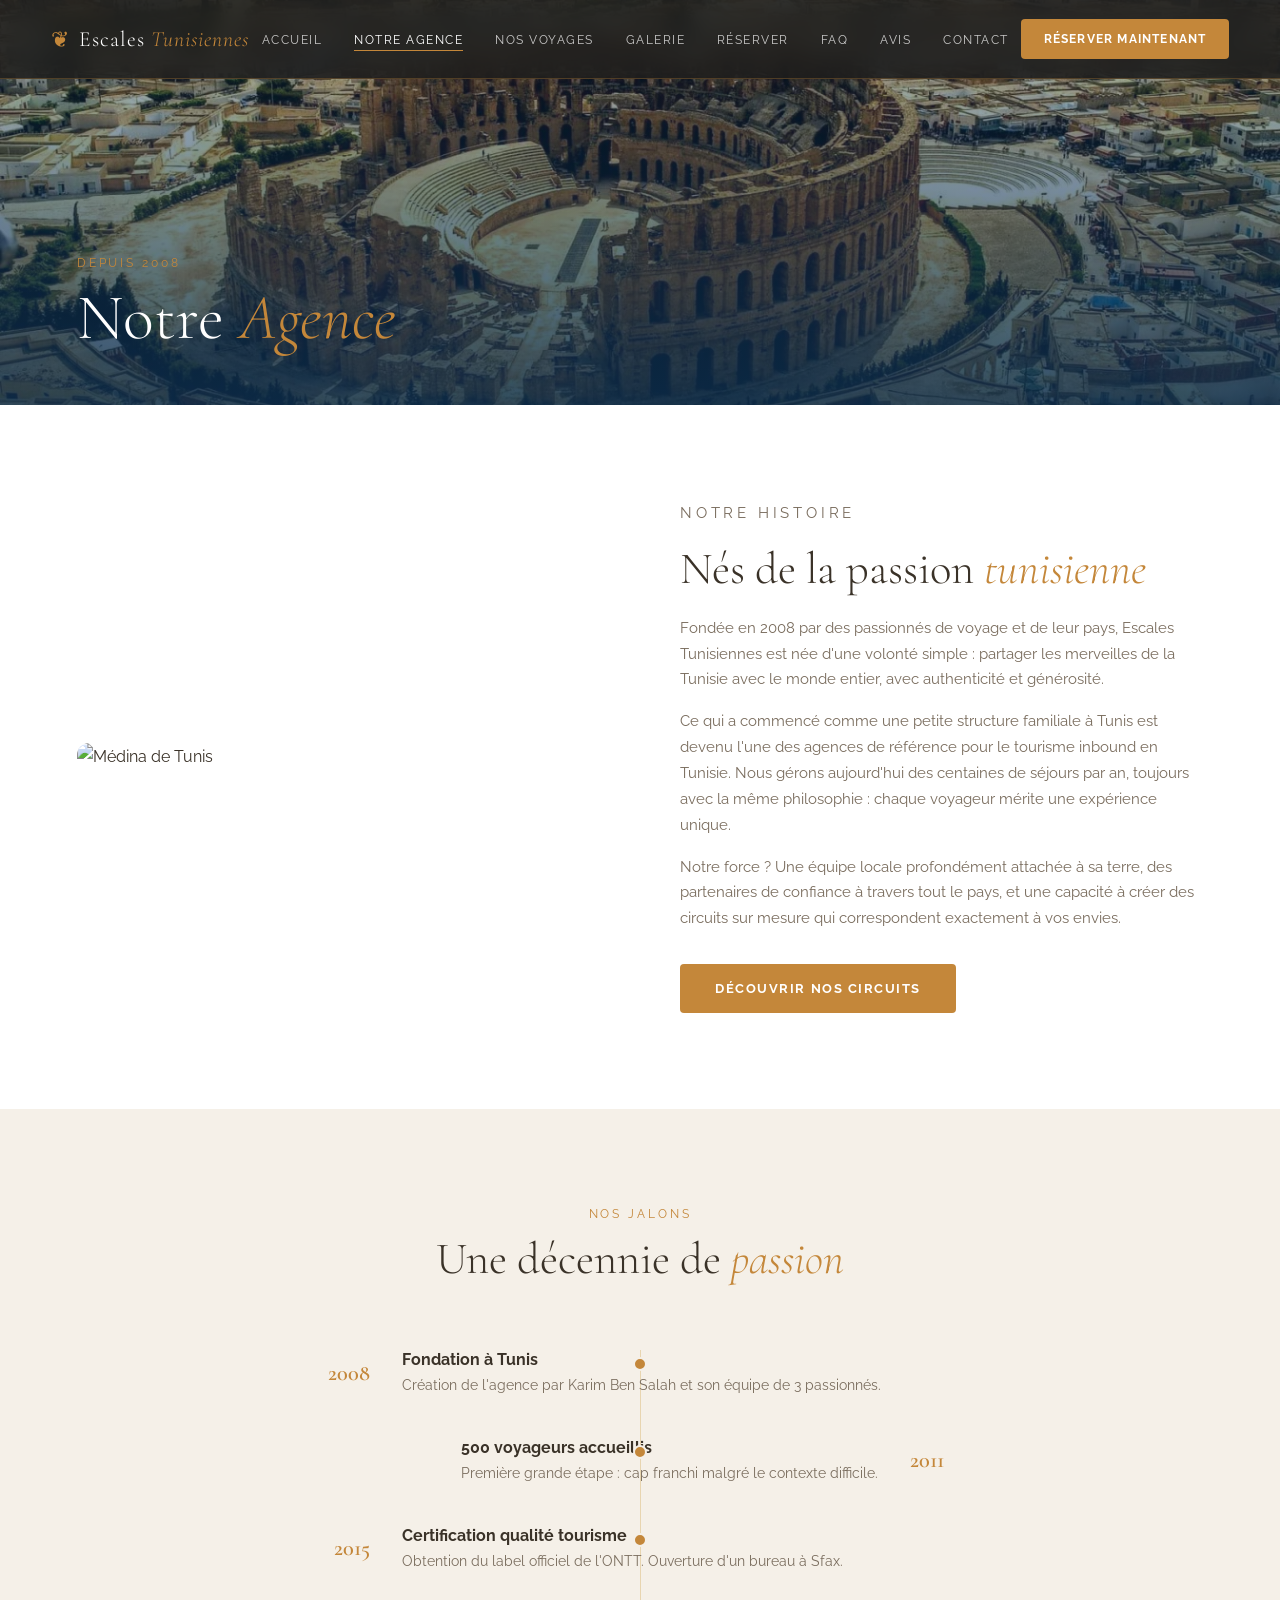
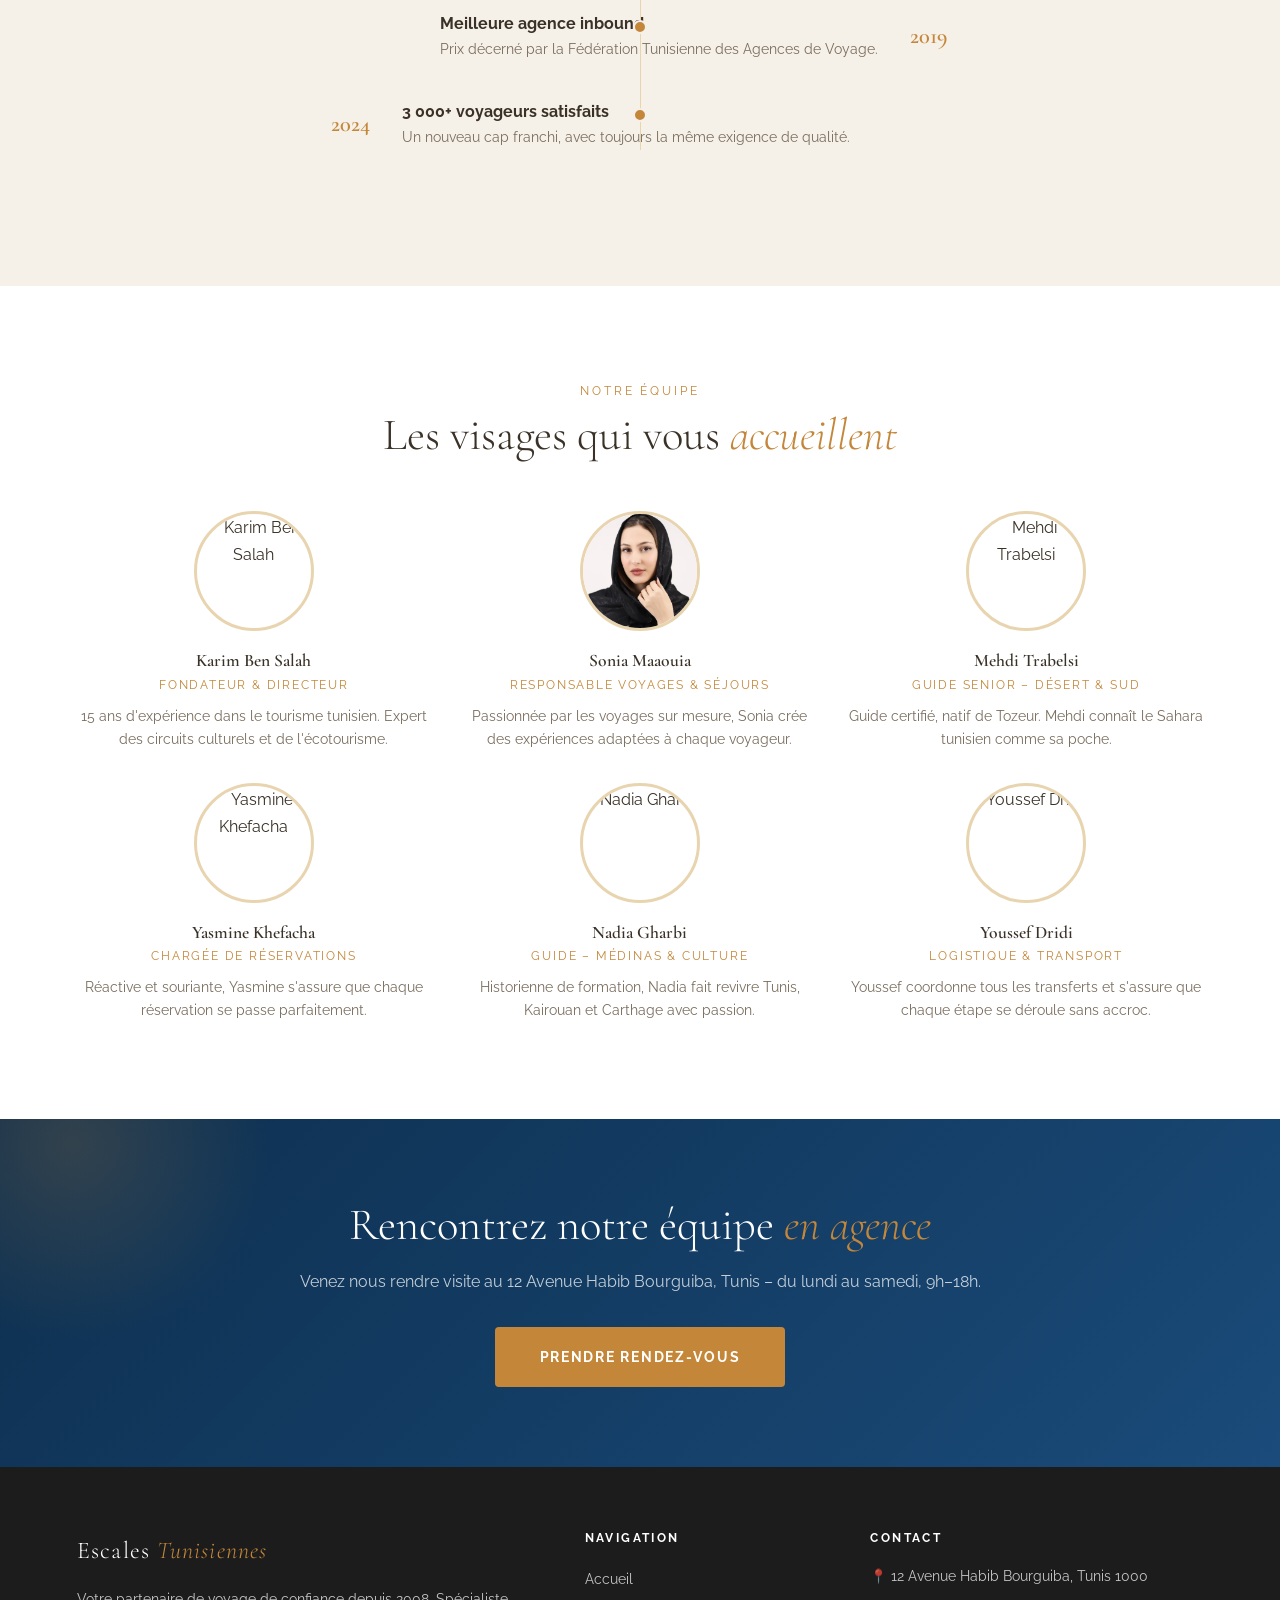
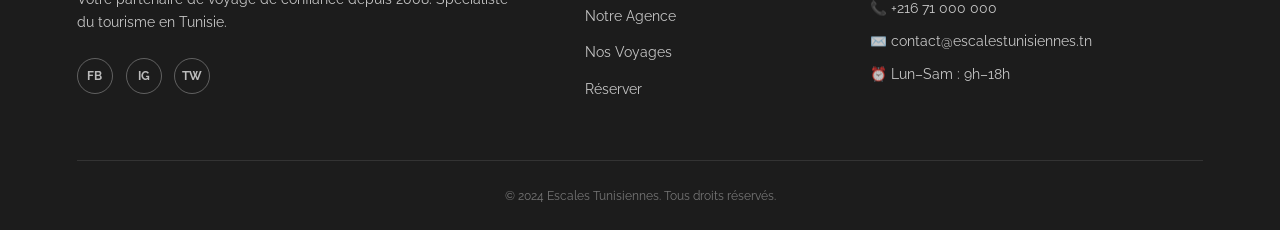
==== about.html @ ea6f3dd5 "project done" ====
<!DOCTYPE html>
<html lang="fr">
<head>
  <meta charset="UTF-8" />
  <meta name="viewport" content="width=device-width, initial-scale=1.0"/>
  <title>Notre Agence – Escales Tunisiennes</title>
  <link rel="stylesheet" href="style.css" />
  <link href="https://fonts.googleapis.com/css2?family=Cormorant+Garamond:ital,wght@0,300;0,400;0,600;1,300;1,400&family=Raleway:wght@300;400;500;700&display=swap" rel="stylesheet"/>
</head>
<body>

  <nav class="navbar">
    <div class="nav-logo">
      <span class="logo-arabic">&#x2766;</span>
      <span class="logo-text">Escales <em>Tunisiennes</em></span>
    </div>
    <ul class="nav-links">
      <li><a href="index.html">Accueil</a></li>
      <li><a href="about.html" class="active">Notre Agence</a></li>
      <li><a href="products.html">Nos Voyages</a></li>
      <li><a href="gallery.html">Galerie</a></li>
      <li><a href="order.html">Réserver</a></li>
      <li><a href="faq.html">FAQ</a></li>
      <li><a href="testimonials.html" >Avis</a></li>
      <li><a href="contact.html" >Contact</a></li>
    </ul>
    <a href="order.html" class="nav-cta">Réserver maintenant</a>
  </nav>

  <!-- PAGE HERO -->
  <div class="page-hero" style="background-image: url('src/fs9cuqwn1dnae8w67g74.webp')">
    <div class="page-hero-content">
      <span class="section-label">Depuis 2008</span>
      <h1>Notre <em>Agence</em></h1>
    </div>
  </div>

  <!-- NOTRE HISTOIRE -->
  <section class="about-intro">
    <img src="https://images.unsplash.com/photo-1553152531-b98a2fc8d3bf?w=700" alt="Médina de Tunis" />
    <div>
      <p class="section-label">Notre histoire</p>
      <h2>Nés de la passion <em>tunisienne</em></h2>
      <p>Fondée en 2008 par des passionnés de voyage et de leur pays, Escales Tunisiennes est née d'une volonté simple : partager les merveilles de la Tunisie avec le monde entier, avec authenticité et générosité.</p>
      <p>Ce qui a commencé comme une petite structure familiale à Tunis est devenu l'une des agences de référence pour le tourisme inbound en Tunisie. Nous gérons aujourd'hui des centaines de séjours par an, toujours avec la même philosophie : chaque voyageur mérite une expérience unique.</p>
      <p>Notre force ? Une équipe locale profondément attachée à sa terre, des partenaires de confiance à travers tout le pays, et une capacité à créer des circuits sur mesure qui correspondent exactement à vos envies.</p>
      <a href="products.html" class="btn-primary" style="margin-top:1rem">Découvrir nos circuits</a>
    </div>
  </section>

  <!-- TIMELINE -->
  <section class="timeline">
    <div class="timeline-title">
      <p class="section-label">Nos jalons</p>
      <h2>Une décennie de <em>passion</em></h2>
    </div>
    <div class="timeline-items">
      <div class="tl-item">
        <div class="tl-year">2008</div>
        <div class="tl-dot"></div>
        <div class="tl-text">
          <h4>Fondation à Tunis</h4>
          <p>Création de l'agence par Karim Ben Salah et son équipe de 3 passionnés.</p>
        </div>
      </div>
      <div class="tl-item">
        <div class="tl-year">2011</div>
        <div class="tl-dot"></div>
        <div class="tl-text">
          <h4>500 voyageurs accueillis</h4>
          <p>Première grande étape : cap franchi malgré le contexte difficile.</p>
        </div>
      </div>
      <div class="tl-item">
        <div class="tl-year">2015</div>
        <div class="tl-dot"></div>
        <div class="tl-text">
          <h4>Certification qualité tourisme</h4>
          <p>Obtention du label officiel de l'ONTT. Ouverture d'un bureau à Sfax.</p>
        </div>
      </div>
      <div class="tl-item">
        <div class="tl-year">2019</div>
        <div class="tl-dot"></div>
        <div class="tl-text">
          <h4>Meilleure agence inbound</h4>
          <p>Prix décerné par la Fédération Tunisienne des Agences de Voyage.</p>
        </div>
      </div>
      <div class="tl-item">
        <div class="tl-year">2024</div>
        <div class="tl-dot"></div>
        <div class="tl-text">
          <h4>3 000+ voyageurs satisfaits</h4>
          <p>Un nouveau cap franchi, avec toujours la même exigence de qualité.</p>
        </div>
      </div>
    </div>
  </section>

  <!-- NOTRE ÉQUIPE -->
  <section class="team-section">
    <div class="section-header">
      <p class="section-label">Notre équipe</p>
      <h2>Les visages qui vous <em>accueillent</em></h2>
    </div>
    <div class="team-grid">
      <div class="team-card">
        <div class="team-avatar">
          <img src="https://images.unsplash.com/photo-1507003211169-0a1dd7228f2d?w=200" alt="Karim Ben Salah" />
        </div>
        <h3>Karim Ben Salah</h3>
        <p class="team-role">Fondateur & Directeur</p>
        <p>15 ans d'expérience dans le tourisme tunisien. Expert des circuits culturels et de l'écotourisme.</p>
      </div>
      <div class="team-card">
        <div class="team-avatar">
          <img src="src/sonia.webp" alt="Sonia Maaouia" />
        </div>
        <h3>Sonia Maaouia</h3>
        <p class="team-role">Responsable Voyages & Séjours</p>
        <p>Passionnée par les voyages sur mesure, Sonia crée des expériences adaptées à chaque voyageur.</p>
      </div>
      <div class="team-card">
        <div class="team-avatar">
          <img src="https://images.unsplash.com/photo-1500648767791-00dcc994a43e?w=200" alt="Mehdi Trabelsi" />
        </div>
        <h3>Mehdi Trabelsi</h3>
        <p class="team-role">Guide Senior – Désert & Sud</p>
        <p>Guide certifié, natif de Tozeur. Mehdi connaît le Sahara tunisien comme sa poche.</p>
      </div>
      <div class="team-card">
        <div class="team-avatar">
          <img src="https://images.unsplash.com/photo-1573497019940-1c28c88b4f3e?w=200" alt="Yasmine Khefacha" />
        </div>
        <h3>Yasmine Khefacha</h3>
        <p class="team-role">Chargée de réservations</p>
        <p>Réactive et souriante, Yasmine s'assure que chaque réservation se passe parfaitement.</p>
      </div>
      <div class="team-card">
        <div class="team-avatar">
          <img src="https://images.unsplash.com/photo-1544005313-94ddf0286df2?w=200" alt="Nadia Gharbi" />
        </div>
        <h3>Nadia Gharbi</h3>
        <p class="team-role">Guide – Médinas & Culture</p>
        <p>Historienne de formation, Nadia fait revivre Tunis, Kairouan et Carthage avec passion.</p>
      </div>
      <div class="team-card">
        <div class="team-avatar">
          <img src="https://images.unsplash.com/photo-1472099645785-5658abf4ff4e?w=200" alt="Youssef Dridi" />
        </div>
        <h3>Youssef Dridi</h3>
        <p class="team-role">Logistique & Transport</p>
        <p>Youssef coordonne tous les transferts et s'assure que chaque étape se déroule sans accroc.</p>
      </div>
    </div>
  </section>

  <!-- CTA -->
  <section class="cta-banner">
    <div class="cta-content">
      <h2>Rencontrez notre équipe <em>en agence</em></h2>
      <p>Venez nous rendre visite au 12 Avenue Habib Bourguiba, Tunis – du lundi au samedi, 9h–18h.</p>
      <a href="order.html" class="btn-primary btn-large">Prendre rendez-vous</a>
    </div>
  </section>

  <footer id="contact" class="footer">
    <div class="footer-grid">
      <div class="footer-brand">
        <span class="logo-text">Escales <em>Tunisiennes</em></span>
        <p>Votre partenaire de voyage de confiance depuis 2008. Spécialiste du tourisme en Tunisie.</p>
        <div class="social-links"><a href="#">FB</a><a href="#">IG</a><a href="#">TW</a></div>
      </div>
      <div class="footer-nav">
        <h4>Navigation</h4>
        <ul>
          <li><a href="index.html">Accueil</a></li>
          <li><a href="about.html">Notre Agence</a></li>
          <li><a href="products.html">Nos Voyages</a></li>
          <li><a href="order.html">Réserver</a></li>
        </ul>
      </div>
      <div class="footer-contact">
        <h4>Contact</h4>
        <p>📍 12 Avenue Habib Bourguiba, Tunis 1000</p>
        <p>📞 +216 71 000 000</p>
        <p>✉️ contact@escalestunisiennes.tn</p>
        <p>⏰ Lun–Sam : 9h–18h</p>
      </div>
    </div>
    <div class="footer-bottom"><p>© 2024 Escales Tunisiennes. Tous droits réservés.</p></div>
  </footer>

</body>
</html>
---- style.css ----
/* ============================================================
   ESCALES TUNISIENNES – Style global
   Esthétique : Méditerranéen luxueux – crème, ocre, bleu saphir
   ============================================================ */

:root {
  --cream:    #F5F0E8;
  --sand:     #E8D5B0;
  --ocre:     #C4873A;
  --ocre-dark:#9E6828;
  --sapphire: #1A4B7A;
  --sapphire-dark: #0D2F4F;
  --olive:    #5C6B3A;
  --dark:     #1C1C1C;
  --white:    #FFFFFF;
  --text:     #3A3228;
  --text-light:#7A6D5E;
  --shadow:   0 8px 40px rgba(28,28,28,0.12);
  --shadow-sm:0 4px 20px rgba(28,28,28,0.08);
  --radius:   4px;
  --radius-lg:12px;
  --font-display: 'Cormorant Garamond', Georgia, serif;
  --font-body:    'Raleway', sans-serif;
  --transition:   0.3s ease;
}

*, *::before, *::after { box-sizing: border-box; margin:0; padding:0; }

html { scroll-behavior: smooth; }

body {
  font-family: var(--font-body);
  color: var(--text);
  background: var(--cream);
  line-height: 1.7;
  overflow-x: hidden;
}

img { max-width:100%; display:block; }
a { text-decoration: none; color: inherit; }
ul { list-style: none; }

/* ── TYPOGRAPHY ── */
h1, h2, h3, h4 { font-family: var(--font-display); line-height: 1.2; }
h1 { font-size: clamp(2.4rem, 5vw, 4.2rem); font-weight: 300; }
h2 { font-size: clamp(1.8rem, 3.5vw, 3rem); font-weight: 300; }
h3 { font-size: 1.4rem; font-weight: 600; }
em { font-style: italic; color: var(--ocre); }

.section-label {
  font-family: var(--font-body);
  font-size: 0.72rem;
  letter-spacing: 0.25em;
  text-transform: uppercase;
  color: var(--ocre);
  margin-bottom: 0.5rem;
}

/* ── BUTTONS ── */
.btn-primary {
  display: inline-block;
  background: var(--ocre);
  color: var(--white);
  padding: 0.85rem 2.2rem;
  font-family: var(--font-body);
  font-size: 0.8rem;
  font-weight: 700;
  letter-spacing: 0.12em;
  text-transform: uppercase;
  border-radius: var(--radius);
  transition: background var(--transition), transform var(--transition);
}
.btn-primary:hover { background: var(--ocre-dark); transform: translateY(-2px); }
.btn-primary.btn-large { padding: 1.1rem 2.8rem; font-size: 0.9rem; }

.btn-ghost {
  display: inline-block;
  color: var(--white);
  border: 1px solid rgba(255,255,255,0.6);
  padding: 0.85rem 2.2rem;
  font-size: 0.8rem;
  font-weight: 500;
  letter-spacing: 0.1em;
  text-transform: uppercase;
  border-radius: var(--radius);
  transition: all var(--transition);
}
.btn-ghost:hover { background: rgba(255,255,255,0.15); }

.btn-outline {
  display: inline-block;
  border: 1.5px solid var(--ocre);
  color: var(--ocre);
  padding: 0.75rem 1.8rem;
  font-size: 0.78rem;
  font-weight: 700;
  letter-spacing: 0.1em;
  text-transform: uppercase;
  border-radius: var(--radius);
  transition: all var(--transition);
}
.btn-outline:hover { background: var(--ocre); color: var(--white); }

/* ── NAVBAR ── */
.navbar {
  position: fixed;
  top: 0; left: 0; right: 0;
  z-index: 100;
  display: flex;
  align-items: center;
  justify-content: space-between;
  padding: 1.2rem 4%;
  background: rgba(28,28,28,0.85);
  backdrop-filter: blur(12px);
  border-bottom: 1px solid rgba(196,135,58,0.3);
}

.nav-logo {
  display: flex;
  align-items: center;
  gap: 0.6rem;
}
.logo-arabic { color: var(--ocre); font-size: 1.4rem; }
.logo-text {
  font-family: var(--font-display);
  font-size: 1.35rem;
  font-weight: 300;
  color: var(--white);
  letter-spacing: 0.05em;
}
.logo-text em { color: var(--ocre); }

.nav-links {
  display: flex;
  gap: 2rem;
}
.nav-links a {
  color: rgba(255,255,255,0.75);
  font-size: 0.78rem;
  letter-spacing: 0.12em;
  text-transform: uppercase;
  transition: color var(--transition);
  position: relative;
}
.nav-links a::after {
  content:'';
  position:absolute;
  bottom:-4px; left:0; right:100%;
  height:1px;
  background: var(--ocre);
  transition: right var(--transition);
}
.nav-links a:hover, .nav-links a.active { color: var(--white); }
.nav-links a:hover::after, .nav-links a.active::after { right:0; }

.nav-cta {
  background: var(--ocre);
  color: var(--white);
  padding: 0.6rem 1.4rem;
  font-size: 0.75rem;
  font-weight: 700;
  letter-spacing: 0.1em;
  text-transform: uppercase;
  border-radius: var(--radius);
  transition: background var(--transition);
}
.nav-cta:hover { background: var(--ocre-dark); }

/* ── HERO ── */
.hero {
  position: relative;
  min-height: 100vh;
  display: flex;
  align-items: center;
  background: url('src/fs9cuqwn1dnae8w67g74.webp') center/cover no-repeat;
  overflow: hidden;
}
.hero-overlay {
  position: absolute;
  inset: 0;
  background: linear-gradient(135deg, rgba(13,47,79,0.75) 0%, rgba(28,28,28,0.55) 60%, rgba(196,135,58,0.2) 100%);
}
.hero-content {
  position: relative;
  z-index: 2;
  max-width: 720px;
  padding: 0 6%;
  animation: fadeUp 1s ease forwards;
}
.hero-tagline {
  font-size: 0.75rem;
  letter-spacing: 0.3em;
  text-transform: uppercase;
  color: var(--sand);
  margin-bottom: 1rem;
}
.hero-title {
  color: var(--white);
  margin-bottom: 1.2rem;
}
.hero-sub {
  color: rgba(255,255,255,0.8);
  font-size: 1rem;
  max-width: 500px;
  margin-bottom: 2.5rem;
}
.hero-actions { display: flex; gap: 1rem; flex-wrap: wrap; }

.hero-scroll {
  position: absolute;
  bottom: 2.5rem;
  right: 4%;
  display: flex;
  flex-direction: column;
  align-items: center;
  gap: 0.5rem;
  color: rgba(255,255,255,0.6);
  font-size: 0.65rem;
  letter-spacing: 0.2em;
  text-transform: uppercase;
}
.scroll-line {
  width: 1px;
  height: 50px;
  background: linear-gradient(to bottom, rgba(255,255,255,0.6), transparent);
  animation: scrollPulse 2s ease-in-out infinite;
}

/* ── STATS BAR ── */
.stats-bar {
  display: flex;
  justify-content: center;
  align-items: center;
  gap: 0;
  background: var(--sapphire-dark);
  padding: 1.8rem 4%;
}
.stat { text-align: center; padding: 0 3rem; }
.stat-num {
  display: block;
  font-family: var(--font-display);
  font-size: 2.2rem;
  font-weight: 300;
  color: var(--sand);
  line-height: 1;
}
.stat-label {
  display: block;
  font-size: 0.7rem;
  letter-spacing: 0.15em;
  text-transform: uppercase;
  color: rgba(255,255,255,0.55);
  margin-top: 0.3rem;
}
.stat-divider { width: 1px; height: 40px; background: rgba(255,255,255,0.15); }

/* ── SECTION GENERIC ── */
.section { padding: 6rem 6%; }
.section-header {
  text-align: center;
  margin-bottom: 3.5rem;
}
.section-header h2 { margin-top: 0.3rem; }

/* ── DESTINATIONS ── */
.dest-grid {
  display: grid;
  grid-template-columns: 1.5fr 1fr 1fr;
  gap: 1.5rem;
}
.dest-card {
  position: relative;
  overflow: hidden;
  border-radius: var(--radius-lg);
  cursor: pointer;
}
.dest-large { grid-row: span 2; }
.dest-img {
  width: 100%;
  height: 100%;
  min-height: 240px;
  background-size: cover;
  background-position: center;
  transition: transform 0.6s ease;
}
.dest-large .dest-img { min-height: 500px; }
.dest-card:hover .dest-img { transform: scale(1.05); }
.dest-info {
  position: absolute;
  bottom: 0; left: 0; right: 0;
  padding: 1.5rem;
  background: linear-gradient(to top, rgba(13,47,79,0.9), transparent);
  color: var(--white);
}
.dest-info h3 { font-size: 1.4rem; margin-bottom: 0.2rem; }
.dest-info p { font-size: 0.82rem; color: rgba(255,255,255,0.75); margin-bottom: 0.8rem; }
.dest-link {
  font-size: 0.75rem;
  font-weight: 700;
  letter-spacing: 0.12em;
  color: var(--sand);
  text-transform: uppercase;
}

/* ── WHY US ── */
.why-us {
  display: grid;
  grid-template-columns: 1fr 1fr;
  gap: 5rem;
  align-items: center;
  background: var(--white);
}
.why-desc { color: var(--text-light); margin: 1.2rem 0 1.8rem; max-width: 480px; }
.why-list { margin-bottom: 2rem; }
.why-list li {
  display: flex;
  align-items: center;
  gap: 0.8rem;
  padding: 0.5rem 0;
  font-size: 0.9rem;
  border-bottom: 1px solid var(--sand);
}
.why-icon { color: var(--ocre); font-size: 0.9rem; }

.why-img-wrap { position: relative; display: inline-block; }
.why-img-wrap img { border-radius: var(--radius-lg); width: 100%; max-height: 480px; object-fit: cover; }
.why-badge {
  position: absolute;
  bottom: -1.5rem;
  left: -1.5rem;
  background: var(--ocre);
  color: var(--white);
  padding: 1.2rem 1.5rem;
  border-radius: var(--radius-lg);
  text-align: center;
  box-shadow: var(--shadow);
}
.badge-num { display: block; font-family: var(--font-display); font-size: 2.8rem; font-weight: 300; line-height: 1; }
.badge-txt { display: block; font-size: 0.65rem; letter-spacing: 0.15em; text-transform: uppercase; }

/* ── PACKAGES ── */
.packages { background: var(--cream); }
.pkg-grid {
  display: grid;
  grid-template-columns: repeat(3, 1fr);
  gap: 2rem;
}
.pkg-card {
  background: var(--white);
  border: 1px solid var(--sand);
  border-radius: var(--radius-lg);
  padding: 2.5rem 2rem;
  text-align: center;
  transition: transform var(--transition), box-shadow var(--transition);
  position: relative;
}
.pkg-card:hover { transform: translateY(-6px); box-shadow: var(--shadow); }
.pkg-featured {
  background: var(--sapphire-dark);
  border-color: var(--sapphire);
  color: var(--white);
}
.pkg-featured h3, .pkg-featured p { color: var(--white); }
.pkg-featured p { color: rgba(255,255,255,0.75); }
.pkg-badge-top {
  position: absolute;
  top: -0.75rem;
  left: 50%;
  transform: translateX(-50%);
  background: var(--ocre);
  color: var(--white);
  font-size: 0.65rem;
  font-weight: 700;
  letter-spacing: 0.15em;
  text-transform: uppercase;
  padding: 0.3rem 1rem;
  border-radius: 20px;
}
.pkg-icon { font-size: 2.5rem; margin-bottom: 1rem; }
.pkg-card h3 { margin-bottom: 0.5rem; }
.pkg-card p { font-size: 0.88rem; color: var(--text-light); margin-bottom: 1.2rem; }
.pkg-price {
  display: block;
  font-family: var(--font-display);
  font-size: 1.5rem;
  font-weight: 600;
  color: var(--ocre);
  margin-bottom: 1.5rem;
}
.pkg-featured .pkg-price { color: var(--sand); }

/* ── TESTIMONIALS ── */
.testimonials { background: var(--white); }
.testi-grid { display: grid; grid-template-columns: repeat(3,1fr); gap: 2rem; }
.testi-card {
  background: var(--cream);
  border-radius: var(--radius-lg);
  padding: 2rem;
  border-left: 3px solid transparent;
  transition: border-color var(--transition);
}
.testi-card:hover { border-left-color: var(--ocre); }
.testi-highlight { background: var(--sapphire-dark); color: var(--white); border-left-color: var(--ocre); }
.testi-highlight p { color: rgba(255,255,255,0.85); }
.testi-stars { color: var(--ocre); font-size: 0.9rem; margin-bottom: 0.8rem; }
.testi-card p { font-size: 0.9rem; font-style: italic; margin-bottom: 1.2rem; line-height: 1.7; }
.testi-author { display: flex; align-items: center; gap: 0.8rem; }
.testi-avatar {
  width: 40px; height: 40px;
  background: var(--ocre);
  color: var(--white);
  border-radius: 50%;
  display: flex; align-items: center; justify-content: center;
  font-weight: 700;
  font-size: 1rem;
}
.testi-author strong { font-size: 0.88rem; }
.testi-author small { font-size: 0.75rem; color: var(--text-light); }
.testi-highlight .testi-author small { color: rgba(255,255,255,0.6); }

/* ── CTA BANNER ── */
.cta-banner {
  background: linear-gradient(135deg, var(--sapphire-dark), var(--sapphire));
  padding: 5rem 6%;
  text-align: center;
  position: relative;
  overflow: hidden;
}
.cta-banner::before {
  content: '';
  position: absolute;
  top: -50%; left: -10%;
  width: 400px; height: 400px;
  background: radial-gradient(circle, rgba(196,135,58,0.2) 0%, transparent 70%);
  border-radius: 50%;
}
.cta-content { position: relative; z-index: 1; }
.cta-banner h2 { color: var(--white); font-size: clamp(1.8rem,3.5vw,2.8rem); margin-bottom: 1rem; }
.cta-banner p { color: rgba(255,255,255,0.75); margin-bottom: 2rem; }

/* ── FOOTER ── */
.footer { background: var(--dark); color: rgba(255,255,255,0.75); padding: 4rem 6% 0; }
.footer-grid { display: grid; grid-template-columns: 2fr 1fr 1.5fr; gap: 4rem; padding-bottom: 3rem; border-bottom: 1px solid rgba(255,255,255,0.1); }
.footer-brand .logo-text { font-size: 1.5rem; display: block; margin-bottom: 1rem; color: var(--white); }
.footer-brand p { font-size: 0.85rem; line-height: 1.7; margin-bottom: 1.5rem; }
.social-links { display: flex; gap: 0.8rem; }
.social-links a {
  width: 36px; height: 36px;
  border: 1px solid rgba(255,255,255,0.3);
  color: rgba(255,255,255,0.7);
  display: flex; align-items: center; justify-content: center;
  border-radius: 50%;
  font-size: 0.75rem;
  font-weight: 700;
  transition: all var(--transition);
}
.social-links a:hover { background: var(--ocre); border-color: var(--ocre); color: var(--white); }

.footer-nav h4, .footer-contact h4 {
  color: var(--white);
  font-family: var(--font-body);
  font-size: 0.75rem;
  letter-spacing: 0.2em;
  text-transform: uppercase;
  margin-bottom: 1.2rem;
}
.footer-nav ul li { margin-bottom: 0.6rem; }
.footer-nav a { font-size: 0.88rem; transition: color var(--transition); }
.footer-nav a:hover { color: var(--ocre); }
.footer-contact p { font-size: 0.85rem; margin-bottom: 0.6rem; }

.footer-bottom {
  padding: 1.5rem 0;
  text-align: center;
  font-size: 0.78rem;
  color: rgba(255,255,255,0.4);
}

/* ─────────────────────────────────────────────────────
   ABOUT PAGE
───────────────────────────────────────────────────── */
.page-hero {
  height: 45vh;
  min-height: 300px;
  display: flex;
  align-items: flex-end;
  padding: 3rem 6%;
  position: relative;
  background: url('src/fs9cuqwn1dnae8w67g74.webp') center/cover no-repeat;
}
.page-hero::after {
  content: '';
  position: absolute;
  inset: 0;
  background: linear-gradient(to top, rgba(13,47,79,0.85) 0%, rgba(13,47,79,0.3) 100%);
}
.page-hero-content { position: relative; z-index: 1; }
.page-hero-content .section-label { display: block; margin-bottom: 0.4rem; }
.page-hero-content h1 { color: var(--white); }

.about-intro {
  display: grid;
  grid-template-columns: 1fr 1fr;
  gap: 5rem;
  align-items: center;
  padding: 6rem 6%;
  background: var(--white);
}
.about-intro img { border-radius: var(--radius-lg); width: 100%; object-fit: cover; max-height: 420px; }
.about-intro h2 { margin-bottom: 1.2rem; }
.about-intro p { color: var(--text-light); margin-bottom: 1rem; font-size: 0.95rem; }

.timeline { padding: 6rem 6%; background: var(--cream); }
.timeline-title { text-align: center; margin-bottom: 4rem; }
.timeline-items { position: relative; max-width: 700px; margin: 0 auto; }
.timeline-items::before {
  content: '';
  position: absolute;
  top: 0; bottom: 0;
  left: 50%;
  width: 1px;
  background: var(--sand);
}
.tl-item {
  display: flex;
  gap: 2rem;
  margin-bottom: 2.5rem;
  position: relative;
}
.tl-item:nth-child(even) { flex-direction: row-reverse; }
.tl-year {
  min-width: 80px;
  text-align: right;
  font-family: var(--font-display);
  font-size: 1.4rem;
  color: var(--ocre);
  font-weight: 600;
  padding-top: 0.2rem;
}
.tl-item:nth-child(even) .tl-year { text-align: left; }
.tl-dot {
  position: absolute;
  top: 0.4rem;
  left: calc(50% - 7px);
  width: 14px; height: 14px;
  border-radius: 50%;
  background: var(--ocre);
  border: 2px solid var(--cream);
}
.tl-text h4 { font-family: var(--font-body); font-weight: 700; margin-bottom: 0.3rem; }
.tl-text p { font-size: 0.88rem; color: var(--text-light); }

.team-section { padding: 6rem 6%; background: var(--white); }
.team-section .section-header { margin-bottom: 3rem; }
.team-grid { display: grid; grid-template-columns: repeat(3,1fr); gap: 2rem; }
.team-card { text-align: center; }
.team-avatar {
  width: 120px; height: 120px;
  border-radius: 50%;
  margin: 0 auto 1.2rem;
  overflow: hidden;
  border: 3px solid var(--sand);
}
.team-avatar img { width: 100%; height: 100%; object-fit: cover; }
.team-card h3 { font-size: 1.1rem; margin-bottom: 0.2rem; }
.team-card .team-role {
  font-size: 0.75rem;
  letter-spacing: 0.15em;
  text-transform: uppercase;
  color: var(--ocre);
  margin-bottom: 0.6rem;
}
.team-card p { font-size: 0.85rem; color: var(--text-light); }

/* ─────────────────────────────────────────────────────
   PRODUCTS PAGE
───────────────────────────────────────────────────── */
.products-intro { padding: 4rem 6% 2rem; text-align: center; }
.products-intro p { max-width: 580px; margin: 0.8rem auto 0; color: var(--text-light); }

.product-filter {
  display: flex;
  justify-content: center;
  gap: 1rem;
  padding: 1.5rem 6%;
  flex-wrap: wrap;
}
.filter-btn {
  background: none;
  border: 1px solid var(--sand);
  color: var(--text);
  padding: 0.55rem 1.4rem;
  font-family: var(--font-body);
  font-size: 0.78rem;
  letter-spacing: 0.12em;
  text-transform: uppercase;
  border-radius: 30px;
  cursor: pointer;
  transition: all var(--transition);
}
.filter-btn:hover, .filter-btn.active { background: var(--ocre); border-color: var(--ocre); color: var(--white); }

.products-grid { padding: 2rem 6% 6rem; display: grid; grid-template-columns: repeat(3,1fr); gap: 2rem; }
.product-card {
  background: var(--white);
  border-radius: var(--radius-lg);
  overflow: hidden;
  box-shadow: var(--shadow-sm);
  transition: transform var(--transition), box-shadow var(--transition);
}
.product-card:hover { transform: translateY(-6px); box-shadow: var(--shadow); }
.product-img { height: 220px; overflow: hidden; }
.product-img img { width: 100%; height: 100%; object-fit: cover; transition: transform 0.5s; }
.product-card:hover .product-img img { transform: scale(1.06); }
.product-body { padding: 1.5rem; }
.product-tags { display: flex; gap: 0.4rem; margin-bottom: 0.8rem; flex-wrap: wrap; }
.tag {
  font-size: 0.65rem;
  letter-spacing: 0.12em;
  text-transform: uppercase;
  background: var(--cream);
  color: var(--text-light);
  padding: 0.2rem 0.7rem;
  border-radius: 20px;
}
.tag.culture { background: #FFF3E0; color: #C4873A; }
.tag.beach { background: #E0F0FF; color: #1A4B7A; }
.tag.desert { background: #FEF3C7; color: #92400E; }
.product-body h3 { margin-bottom: 0.4rem; }
.product-body p { font-size: 0.85rem; color: var(--text-light); margin-bottom: 1.2rem; }
.product-footer {
  display: flex;
  align-items: center;
  justify-content: space-between;
  padding: 1rem 1.5rem;
  border-top: 1px solid var(--sand);
  background: var(--cream);
}
.product-price { font-family: var(--font-display); font-size: 1.3rem; color: var(--ocre); font-weight: 600; }
.product-price small { font-family: var(--font-body); font-size: 0.72rem; color: var(--text-light); }
.product-meta { font-size: 0.78rem; color: var(--text-light); }

/* ─────────────────────────────────────────────────────
   ORDER PAGE
───────────────────────────────────────────────────── */
.order-layout { display: grid; grid-template-columns: 2fr 1fr; gap: 3rem; padding: 4rem 6% 6rem; align-items: start; }
.order-form-wrap { background: var(--white); border-radius: var(--radius-lg); padding: 2.5rem; box-shadow: var(--shadow-sm); }
.order-summary-wrap { background: var(--sapphire-dark); color: var(--white); border-radius: var(--radius-lg); padding: 2rem; position: sticky; top: 100px; }

.order-steps { display: flex; gap: 0; margin-bottom: 2.5rem; }
.step {
  flex: 1;
  text-align: center;
  padding: 0.8rem 0.5rem;
  font-size: 0.75rem;
  letter-spacing: 0.1em;
  text-transform: uppercase;
  color: var(--text-light);
  border-bottom: 2px solid var(--sand);
  cursor: pointer;
  transition: all var(--transition);
}
.step.active { color: var(--ocre); border-bottom-color: var(--ocre); font-weight: 700; }
.step.done { color: var(--olive); border-bottom-color: var(--olive); }

.form-step { display: none; }
.form-step.active { display: block; }

.form-section-title {
  font-family: var(--font-display);
  font-size: 1.6rem;
  font-weight: 300;
  margin-bottom: 1.8rem;
  padding-bottom: 0.8rem;
  border-bottom: 1px solid var(--sand);
}

.form-row { display: grid; grid-template-columns: 1fr 1fr; gap: 1.2rem; margin-bottom: 1.2rem; }
.form-row.full { grid-template-columns: 1fr; }

.form-group { display: flex; flex-direction: column; gap: 0.4rem; }
.form-group label {
  font-size: 0.73rem;
  font-weight: 700;
  letter-spacing: 0.12em;
  text-transform: uppercase;
  color: var(--text-light);
}
.form-group input,
.form-group select,
.form-group textarea {
  border: 1.5px solid var(--sand);
  background: var(--cream);
  border-radius: var(--radius);
  padding: 0.8rem 1rem;
  font-family: var(--font-body);
  font-size: 0.9rem;
  color: var(--text);
  transition: border-color var(--transition);
  outline: none;
}
.form-group input:focus,
.form-group select:focus,
.form-group textarea:focus { border-color: var(--ocre); background: var(--white); }
.form-group textarea { resize: vertical; min-height: 100px; }

.payment-options { display: grid; grid-template-columns: repeat(3,1fr); gap: 1rem; margin-bottom: 1.5rem; }
.pay-option {
  border: 1.5px solid var(--sand);
  border-radius: var(--radius);
  padding: 1rem;
  text-align: center;
  cursor: pointer;
  transition: all var(--transition);
}
.pay-option:hover, .pay-option.selected { border-color: var(--ocre); background: #FFF8F0; }
.pay-option .pay-icon { font-size: 1.8rem; display: block; margin-bottom: 0.4rem; }
.pay-option span:last-child { font-size: 0.75rem; font-weight: 700; letter-spacing: 0.08em; }

.form-nav { display: flex; justify-content: space-between; margin-top: 2rem; padding-top: 1.5rem; border-top: 1px solid var(--sand); }
.btn-back { background: none; border: 1.5px solid var(--sand); color: var(--text); padding: 0.8rem 1.8rem; font-family: var(--font-body); font-size: 0.78rem; font-weight: 700; letter-spacing: 0.1em; text-transform: uppercase; border-radius: var(--radius); cursor: pointer; transition: all var(--transition); }
.btn-back:hover { border-color: var(--text); }
.btn-next { background: var(--ocre); color: var(--white); border: none; padding: 0.8rem 2rem; font-family: var(--font-body); font-size: 0.78rem; font-weight: 700; letter-spacing: 0.1em; text-transform: uppercase; border-radius: var(--radius); cursor: pointer; transition: background var(--transition); }
.btn-next:hover { background: var(--ocre-dark); }

.order-summary-wrap h3 { font-family: var(--font-display); font-size: 1.4rem; font-weight: 300; color: var(--white); margin-bottom: 1.5rem; border-bottom: 1px solid rgba(255,255,255,0.2); padding-bottom: 0.8rem; }
.summary-item { display: flex; justify-content: space-between; padding: 0.6rem 0; font-size: 0.88rem; border-bottom: 1px solid rgba(255,255,255,0.1); }
.summary-item span:first-child { color: rgba(255,255,255,0.7); }
.summary-total { display: flex; justify-content: space-between; padding: 1rem 0 0; font-weight: 700; font-size: 1rem; margin-top: 0.5rem; }
.summary-total span:last-child { color: var(--sand); font-family: var(--font-display); font-size: 1.3rem; }

.confirm-section { text-align: center; padding: 2rem; }
.confirm-icon { font-size: 4rem; margin-bottom: 1rem; }
.confirm-section h2 { color: var(--sapphire-dark); margin-bottom: 0.5rem; }
.confirm-section p { color: var(--text-light); margin-bottom: 2rem; }

/* ── ANIMATIONS ── */
@keyframes fadeUp {
  from { opacity: 0; transform: translateY(30px); }
  to   { opacity: 1; transform: translateY(0); }
}
@keyframes scrollPulse {
  0%, 100% { opacity: 0.6; }
  50%       { opacity: 1; }
}


.testi-intro { padding: 4rem 6% 2rem; text-align: center; }
    .testi-intro p { max-width: 560px; margin: 0.8rem auto 0; color: var(--text-light); }

    /* Stats satisfaction */
    .satisfaction-bar {
      display: grid;
      grid-template-columns: repeat(4, 1fr);
      gap: 0;
      background: var(--ocre);
      padding: 2.5rem 6%;
      text-align: center;
    }
    .sat-item { padding: 0 1.5rem; }
    .sat-item + .sat-item { border-left: 1px solid rgba(255,255,255,0.3); }
    .sat-num {
      display: block;
      font-family: var(--font-display);
      font-size: 2.5rem;
      font-weight: 300;
      color: var(--white);
      line-height: 1;
    }
    .sat-label {
      display: block;
      font-size: 0.72rem;
      letter-spacing: 0.15em;
      text-transform: uppercase;
      color: rgba(255,255,255,0.8);
      margin-top: 0.4rem;
    }

    /* Grille témoignages */
    .testimonials-full {
      padding: 4rem 6%;
      display: grid;
      grid-template-columns: repeat(3, 1fr);
      gap: 2rem;
    }
    .testi-full-card {
      background: var(--white);
      border-radius: var(--radius-lg);
      padding: 2rem;
      box-shadow: var(--shadow-sm);
      border-top: 3px solid transparent;
      transition: border-color var(--transition), transform var(--transition);
      display: flex;
      flex-direction: column;
    }
    .testi-full-card:hover { border-top-color: var(--ocre); transform: translateY(-4px); }
    .testi-full-card .stars { color: var(--ocre); font-size: 1rem; margin-bottom: 1rem; letter-spacing: 0.1em; }
    .testi-full-card .quote {
      font-family: var(--font-display);
      font-size: 1.05rem;
      font-weight: 300;
      color: var(--text);
      line-height: 1.7;
      flex-grow: 1;
      margin-bottom: 1.5rem;
      font-style: italic;
    }
    .quote-mark { color: var(--ocre); font-size: 3rem; line-height: 0; vertical-align: -0.6em; font-style: normal; }
    .testi-meta {
      display: flex;
      align-items: center;
      gap: 1rem;
      padding-top: 1.2rem;
      border-top: 1px solid var(--sand);
    }
    .testi-avatar-lg {
      width: 52px; height: 52px;
      border-radius: 50%;
      background: var(--sapphire-dark);
      color: var(--white);
      display: flex; align-items: center; justify-content: center;
      font-family: var(--font-display);
      font-size: 1.3rem;
      flex-shrink: 0;
      border: 2px solid var(--sand);
    }
    .testi-info strong { display: block; font-size: 0.92rem; }
    .testi-info small { color: var(--text-light); font-size: 0.78rem; }
    .testi-tag {
      margin-top: 0.3rem;
      font-size: 0.65rem;
      letter-spacing: 0.1em;
      text-transform: uppercase;
      background: #FFF3E0;
      color: var(--ocre);
      padding: 0.15rem 0.6rem;
      border-radius: 20px;
      display: inline-block;
    }

    /* Témoignage vedette */
    .featured-testi {
      background: var(--sapphire-dark);
      padding: 5rem 6%;
      text-align: center;
    }
    .featured-testi .section-label { color: var(--sand); }
    .featured-testi h2 { color: var(--white); margin-bottom: 3rem; }
    .featured-quote {
      max-width: 780px;
      margin: 0 auto 2.5rem;
      font-family: var(--font-display);
      font-size: clamp(1.3rem, 2.5vw, 1.9rem);
      font-weight: 300;
      font-style: italic;
      color: rgba(255,255,255,0.9);
      line-height: 1.6;
    }
    .featured-author {
      display: flex;
      align-items: center;
      justify-content: center;
      gap: 1rem;
    }
    .featured-avatar {
      width: 64px; height: 64px;
      border-radius: 50%;
      border: 2px solid var(--sand);
      overflow: hidden;
    }
    .featured-avatar img { width: 100%; height: 100%; object-fit: cover; }
    .featured-author strong { color: var(--white); display: block; }
    .featured-author small { color: rgba(255,255,255,0.6); font-size: 0.82rem; }

    /* Formulaire avis */
    .leave-review {
      padding: 5rem 6%;
      background: var(--cream);
    }
    .leave-review .section-header { text-align: center; margin-bottom: 3rem; }
    .review-form {
      max-width: 700px;
      margin: 0 auto;
      background: var(--white);
      border-radius: var(--radius-lg);
      padding: 2.5rem;
      box-shadow: var(--shadow-sm);
    }
    .review-form .form-row { display: grid; grid-template-columns: 1fr 1fr; gap: 1.2rem; margin-bottom: 1.2rem; }
    .review-form .form-row.full { grid-template-columns: 1fr; }
    .review-form .form-group { display: flex; flex-direction: column; gap: 0.4rem; }
    .review-form label {
      font-size: 0.73rem; font-weight: 700;
      letter-spacing: 0.12em; text-transform: uppercase; color: var(--text-light);
    }
    .review-form input,
    .review-form select,
    .review-form textarea {
      border: 1.5px solid var(--sand); background: var(--cream);
      border-radius: var(--radius); padding: 0.8rem 1rem;
      font-family: var(--font-body); font-size: 0.9rem; color: var(--text);
      transition: border-color var(--transition); outline: none;
    }
    .review-form input:focus,
    .review-form select:focus,
    .review-form textarea:focus { border-color: var(--ocre); background: var(--white); }
    .review-form textarea { resize: vertical; min-height: 120px; }
    .star-rating { display: flex; gap: 0.4rem; margin-top: 0.4rem; }
    .star-rating span {
      font-size: 1.8rem;
      color: var(--sand);
      cursor: pointer;
      transition: color var(--transition);
    }
    .star-rating span:hover,
    .star-rating span.active { color: var(--ocre); }
    .review-submit { margin-top: 1.5rem; display: flex; justify-content: flex-end; }

    /* Responsive */
    @media (max-width: 900px) {
      .testimonials-full { grid-template-columns: 1fr 1fr; }
      .satisfaction-bar { grid-template-columns: 1fr 1fr; gap: 1.5rem; }
      .sat-item + .sat-item { border-left: none; }
    }
    @media (max-width: 600px) {
      .testimonials-full { grid-template-columns: 1fr; }
      .review-form .form-row { grid-template-columns: 1fr; }
    }


    .gallery-intro { padding: 4rem 6% 2rem; text-align: center; }
    .gallery-intro p { max-width: 580px; margin: 0.8rem auto 0; color: var(--text-light); }

    .gallery-filter {
      display: flex;
      justify-content: center;
      gap: 1rem;
      padding: 1.5rem 6%;
      flex-wrap: wrap;
    }

    .gallery-grid {
      padding: 2rem 6% 5rem;
      columns: 3;
      column-gap: 1.2rem;
    }
    .gallery-item {
      break-inside: avoid;
      margin-bottom: 1.2rem;
      border-radius: var(--radius);
      overflow: hidden;
      position: relative;
      cursor: pointer;
    }
    .gallery-item img {
      width: 100%;
      display: block;
      transition: transform 0.5s ease;
    }
    .gallery-item:hover img { transform: scale(1.05); }
    .gallery-overlay {
      position: absolute;
      inset: 0;
      background: linear-gradient(to top, rgba(13,47,79,0.85) 0%, transparent 55%);
      opacity: 0;
      transition: opacity var(--transition);
      display: flex;
      align-items: flex-end;
      padding: 1rem;
    }
    .gallery-item:hover .gallery-overlay { opacity: 1; }
    .gallery-overlay span {
      color: var(--white);
      font-size: 0.82rem;
      font-weight: 600;
      letter-spacing: 0.1em;
      text-transform: uppercase;
    }

    /* Lightbox */
    .lightbox {
      display: none;
      position: fixed;
      inset: 0;
      background: rgba(13,47,79,0.96);
      z-index: 500;
      align-items: center;
      justify-content: center;
      flex-direction: column;
    }
    .lightbox.open { display: flex; }
    .lightbox img {
      max-width: 90vw;
      max-height: 80vh;
      border-radius: var(--radius);
      box-shadow: 0 20px 60px rgba(0,0,0,0.5);
    }
    .lightbox-caption {
      color: rgba(255,255,255,0.8);
      font-size: 0.85rem;
      margin-top: 1rem;
      letter-spacing: 0.1em;
    }
    .lightbox-close {
      position: absolute;
      top: 1.5rem; right: 2rem;
      color: var(--white);
      font-size: 2rem;
      cursor: pointer;
      background: none;
      border: none;
      line-height: 1;
    }
    .lightbox-nav {
      position: absolute;
      top: 50%; transform: translateY(-50%);
      background: rgba(255,255,255,0.1);
      border: none;
      color: var(--white);
      font-size: 1.8rem;
      width: 50px; height: 50px;
      border-radius: 50%;
      cursor: pointer;
      transition: background var(--transition);
      display: flex; align-items: center; justify-content: center;
    }
    .lightbox-nav:hover { background: rgba(196,135,58,0.6); }
    .lightbox-prev { left: 2rem; }
    .lightbox-next { right: 2rem; }

    /* Video section */
    .video-section {
      padding: 4rem 6%;
      background: var(--sapphire-dark);
      text-align: center;
    }
    .video-section .section-label { color: var(--sand); }
    .video-section h2 { color: var(--white); margin-bottom: 2rem; }
    .video-grid {
      display: grid;
      grid-template-columns: repeat(3, 1fr);
      gap: 1.5rem;
      max-width: 900px;
      margin: 0 auto;
    }
    .video-thumb {
      position: relative;
      border-radius: var(--radius);
      overflow: hidden;
      cursor: pointer;
      aspect-ratio: 16/9;
      background: var(--dark);
    }
    .video-thumb img { width: 100%; height: 100%; object-fit: cover; opacity: 0.7; }
    .play-btn {
      position: absolute;
      top: 50%; left: 50%;
      transform: translate(-50%, -50%);
      width: 50px; height: 50px;
      background: rgba(196,135,58,0.9);
      border-radius: 50%;
      display: flex; align-items: center; justify-content: center;
      font-size: 1.3rem;
      transition: transform var(--transition), background var(--transition);
    }
    .video-thumb:hover .play-btn { transform: translate(-50%, -50%) scale(1.1); background: var(--ocre); }
    .video-thumb p {
      position: absolute;
      bottom: 0.6rem; left: 0.8rem;
      color: var(--white);
      font-size: 0.78rem;
      font-weight: 600;
    }

    /* Responsive */
    @media (max-width: 900px) { .gallery-grid { columns: 2; } .video-grid { grid-template-columns: 1fr 1fr; } }
    @media (max-width: 600px) { .gallery-grid { columns: 1; } .video-grid { grid-template-columns: 1fr; } }



    .faq-layout {
      display: grid;
      grid-template-columns: 240px 1fr;
      gap: 4rem;
      padding: 5rem 6%;
      align-items: start;
    }

    /* Sidebar catégories */
    .faq-sidebar {
      position: sticky;
      top: 100px;
    }
    .faq-sidebar h3 {
      font-family: var(--font-body);
      font-size: 0.72rem;
      font-weight: 700;
      letter-spacing: 0.2em;
      text-transform: uppercase;
      color: var(--ocre);
      margin-bottom: 1rem;
    }
    .faq-cat-list { list-style: none; padding: 0; }
    .faq-cat-list li {
      border-left: 2px solid var(--sand);
      padding: 0.5rem 1rem;
      font-size: 0.85rem;
      color: var(--text-light);
      cursor: pointer;
      transition: all var(--transition);
    }
    .faq-cat-list li:hover, .faq-cat-list li.active {
      border-left-color: var(--ocre);
      color: var(--ocre);
      font-weight: 600;
    }

    /* Barre de recherche */
    .faq-search {
      margin-bottom: 2.5rem;
    }
    .faq-search input {
      width: 100%;
      border: 1.5px solid var(--sand);
      background: var(--white);
      border-radius: 30px;
      padding: 0.8rem 1.4rem;
      font-family: var(--font-body);
      font-size: 0.9rem;
      color: var(--text);
      outline: none;
      transition: border-color var(--transition);
    }
    .faq-search input:focus { border-color: var(--ocre); }

    /* Sections FAQ */
    .faq-section { margin-bottom: 3rem; }
    .faq-section-title {
      font-family: var(--font-display);
      font-size: 1.5rem;
      font-weight: 300;
      color: var(--sapphire-dark);
      margin-bottom: 1.2rem;
      padding-bottom: 0.6rem;
      border-bottom: 1px solid var(--sand);
    }

    /* Accordéon */
    .faq-item {
      border: 1px solid var(--sand);
      border-radius: var(--radius);
      margin-bottom: 0.7rem;
      overflow: hidden;
      transition: box-shadow var(--transition);
    }
    .faq-item:hover { box-shadow: var(--shadow-sm); }
    .faq-question {
      display: flex;
      justify-content: space-between;
      align-items: center;
      padding: 1.1rem 1.3rem;
      cursor: pointer;
      background: var(--white);
      font-size: 0.92rem;
      font-weight: 600;
      color: var(--text);
      transition: background var(--transition);
      gap: 1rem;
      user-select: none;
    }
    .faq-question:hover { background: var(--cream); }
    .faq-item.open .faq-question { background: var(--cream); color: var(--ocre); }
    .faq-icon {
      font-size: 1.2rem;
      color: var(--ocre);
      transition: transform var(--transition);
      flex-shrink: 0;
    }
    .faq-item.open .faq-icon { transform: rotate(45deg); }
    .faq-answer {
      display: none;
      padding: 0 1.3rem 1.2rem;
      font-size: 0.88rem;
      color: var(--text-light);
      line-height: 1.8;
      background: var(--cream);
    }
    .faq-item.open .faq-answer { display: block; }
    .faq-answer ul { list-style: disc; padding-left: 1.2rem; margin-top: 0.5rem; }
    .faq-answer ul li { margin-bottom: 0.3rem; }
    .faq-answer table {
      width: 100%; border-collapse: collapse;
      margin-top: 0.8rem; font-size: 0.85rem;
    }
    .faq-answer table th {
      background: var(--sapphire-dark); color: var(--white);
      padding: 0.5rem 0.8rem; text-align: left;
    }
    .faq-answer table td {
      padding: 0.5rem 0.8rem;
      border-bottom: 1px solid var(--sand);
    }
    .faq-answer table tr:nth-child(even) td { background: var(--white); }

    /* Contact encart */
    .faq-contact-box {
      background: var(--sapphire-dark);
      border-radius: var(--radius-lg);
      padding: 2rem;
      text-align: center;
      color: var(--white);
      margin-top: 2rem;
    }
    .faq-contact-box h3 { font-family: var(--font-display); font-weight: 300; font-size: 1.4rem; margin-bottom: 0.5rem; }
    .faq-contact-box p { color: rgba(255,255,255,0.7); font-size: 0.85rem; margin-bottom: 1.5rem; }

    /* Responsive */
    @media (max-width: 900px) {
      .faq-layout { grid-template-columns: 1fr; gap: 2rem; padding: 3rem 5%; }
      .faq-sidebar { position: static; }
    }


    .contact-layout {
      display: grid;
      grid-template-columns: 1fr 1fr;
      gap: 4rem;
      padding: 5rem 6%;
      background: var(--white);
      align-items: start;
    }
    .contact-info h2 { margin-bottom: 1rem; }
    .contact-info p { color: var(--text-light); font-size: 0.95rem; margin-bottom: 2rem; }
    .info-block {
      display: flex;
      align-items: flex-start;
      gap: 1rem;
      margin-bottom: 1.8rem;
    }
    .info-icon {
      width: 44px; height: 44px;
      background: var(--cream);
      border-radius: 50%;
      display: flex; align-items: center; justify-content: center;
      font-size: 1.2rem;
      flex-shrink: 0;
      border: 1px solid var(--sand);
    }
    .info-block h4 {
      font-family: var(--font-body);
      font-size: 0.72rem;
      font-weight: 700;
      letter-spacing: 0.15em;
      text-transform: uppercase;
      color: var(--ocre);
      margin-bottom: 0.3rem;
    }
    .info-block p { color: var(--text); font-size: 0.92rem; margin: 0; }

    .contact-form-wrap {
      background: var(--cream);
      border-radius: var(--radius-lg);
      padding: 2.5rem;
      border: 1px solid var(--sand);
    }
    .contact-form-wrap h3 {
      font-family: var(--font-display);
      font-size: 1.6rem;
      font-weight: 300;
      margin-bottom: 1.5rem;
      padding-bottom: 0.8rem;
      border-bottom: 1px solid var(--sand);
    }
    .contact-form-wrap .form-row { display: grid; grid-template-columns: 1fr 1fr; gap: 1.2rem; margin-bottom: 1.2rem; }
    .contact-form-wrap .form-row.full { grid-template-columns: 1fr; }
    .contact-form-wrap .form-group { display: flex; flex-direction: column; gap: 0.4rem; }
    .contact-form-wrap label {
      font-size: 0.73rem; font-weight: 700;
      letter-spacing: 0.12em; text-transform: uppercase; color: var(--text-light);
    }
    .contact-form-wrap input,
    .contact-form-wrap select,
    .contact-form-wrap textarea {
      border: 1.5px solid var(--sand);
      background: var(--white);
      border-radius: var(--radius);
      padding: 0.8rem 1rem;
      font-family: var(--font-body);
      font-size: 0.9rem;
      color: var(--text);
      transition: border-color var(--transition);
      outline: none;
    }
    .contact-form-wrap input:focus,
    .contact-form-wrap select:focus,
    .contact-form-wrap textarea:focus { border-color: var(--ocre); }
    .contact-form-wrap textarea { resize: vertical; min-height: 120px; }
    .radio-group { display: flex; gap: 1.5rem; flex-wrap: wrap; margin-top: 0.4rem; }
    .radio-group label {
      display: flex; align-items: center; gap: 0.4rem;
      font-size: 0.85rem; font-weight: 400; letter-spacing: 0; text-transform: none;
      color: var(--text); cursor: pointer;
    }
    .radio-group input[type="radio"] { width: 16px; height: 16px; accent-color: var(--ocre); }
    .checkbox-group { display: flex; align-items: flex-start; gap: 0.6rem; margin-top: 1rem; }
    .checkbox-group input[type="checkbox"] { width: 16px; height: 16px; accent-color: var(--ocre); margin-top: 2px; flex-shrink: 0; }
    .checkbox-group label { font-size: 0.82rem; color: var(--text-light); letter-spacing: 0; text-transform: none; font-weight: 400; }
    .form-submit { margin-top: 1.5rem; display: flex; justify-content: flex-end; }

    .map-section {
      padding: 0 6% 5rem;
      background: var(--white);
    }
    .map-placeholder {
      width: 100%;
      height: 320px;
      background: var(--cream);
      border-radius: var(--radius-lg);
      border: 1px solid var(--sand);
      display: flex;
      flex-direction: column;
      align-items: center;
      justify-content: center;
      color: var(--text-light);
      font-size: 0.9rem;
      gap: 0.5rem;
    }
    .map-placeholder span { font-size: 2.5rem; }

    /* Responsive */
    @media (max-width: 768px) {
      .contact-layout { grid-template-columns: 1fr; gap: 2.5rem; padding: 3rem 5%; }
      .contact-form-wrap .form-row { grid-template-columns: 1fr; }
    }
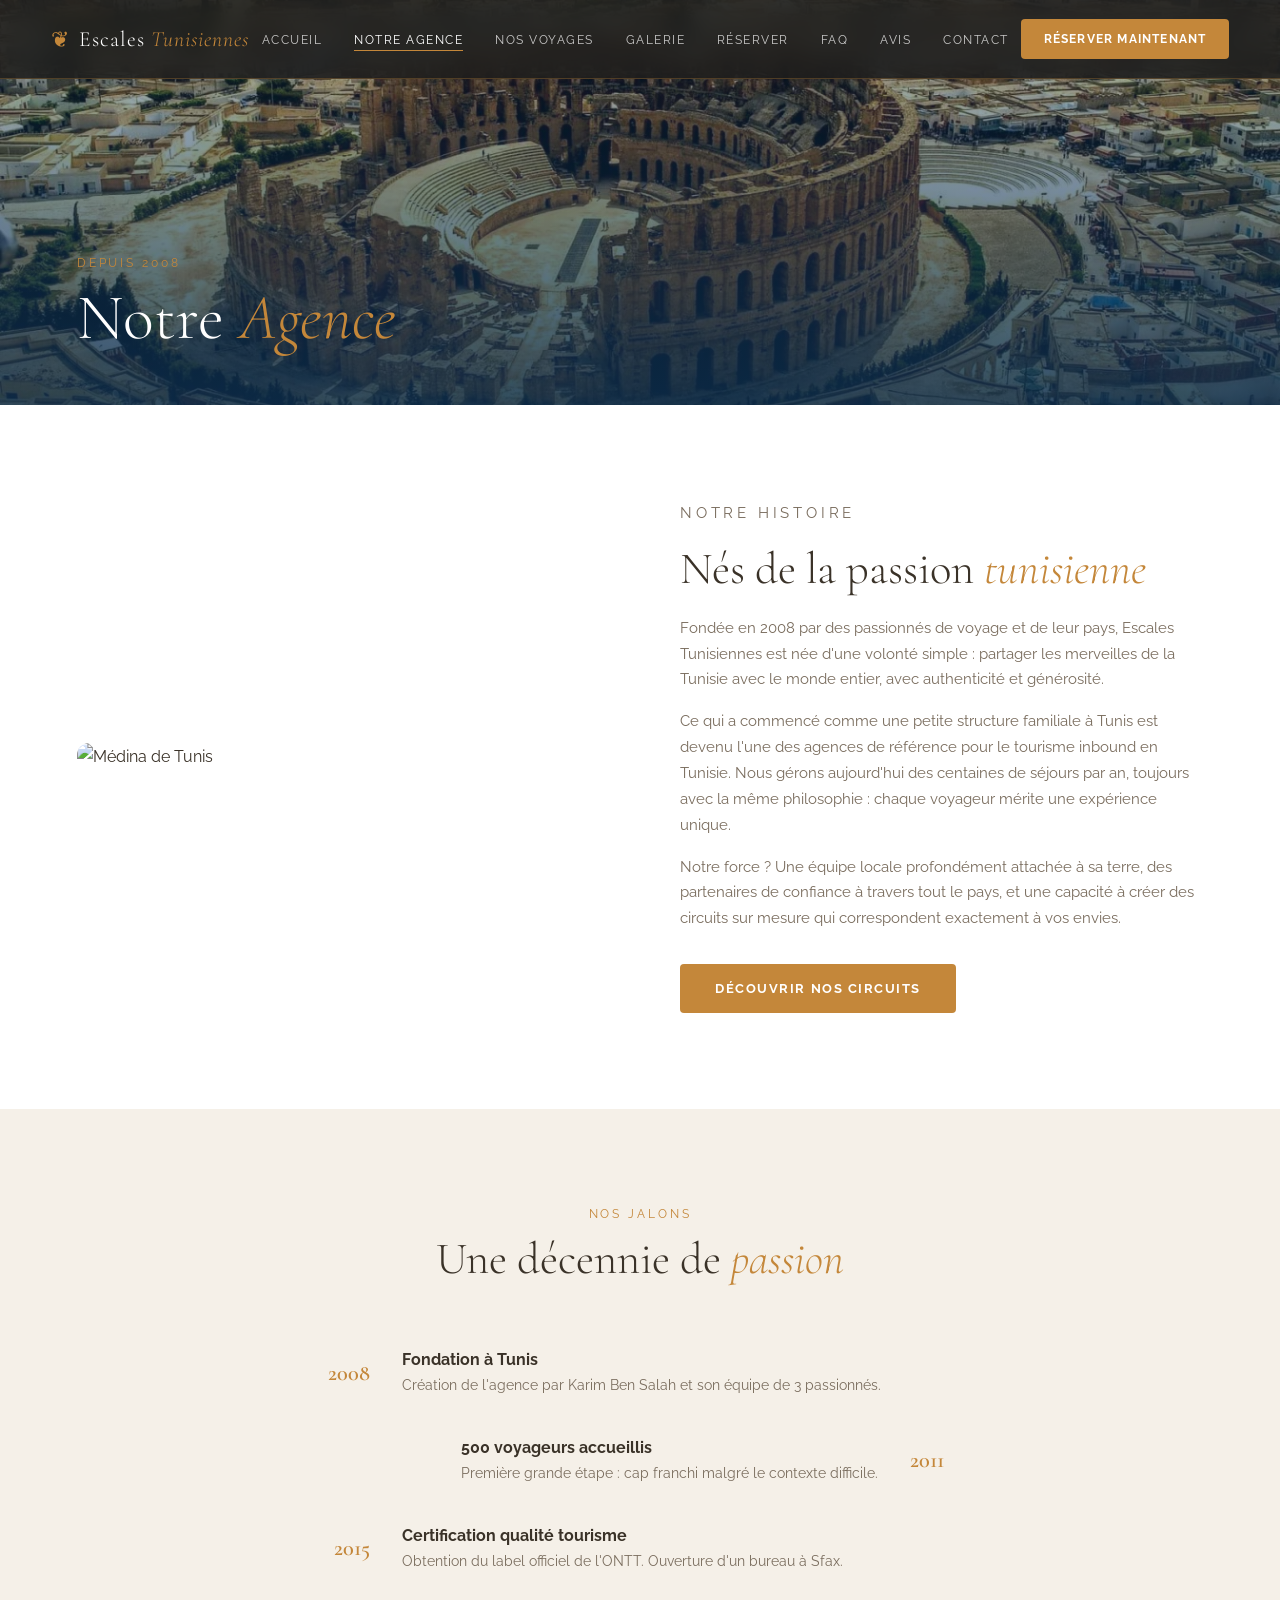
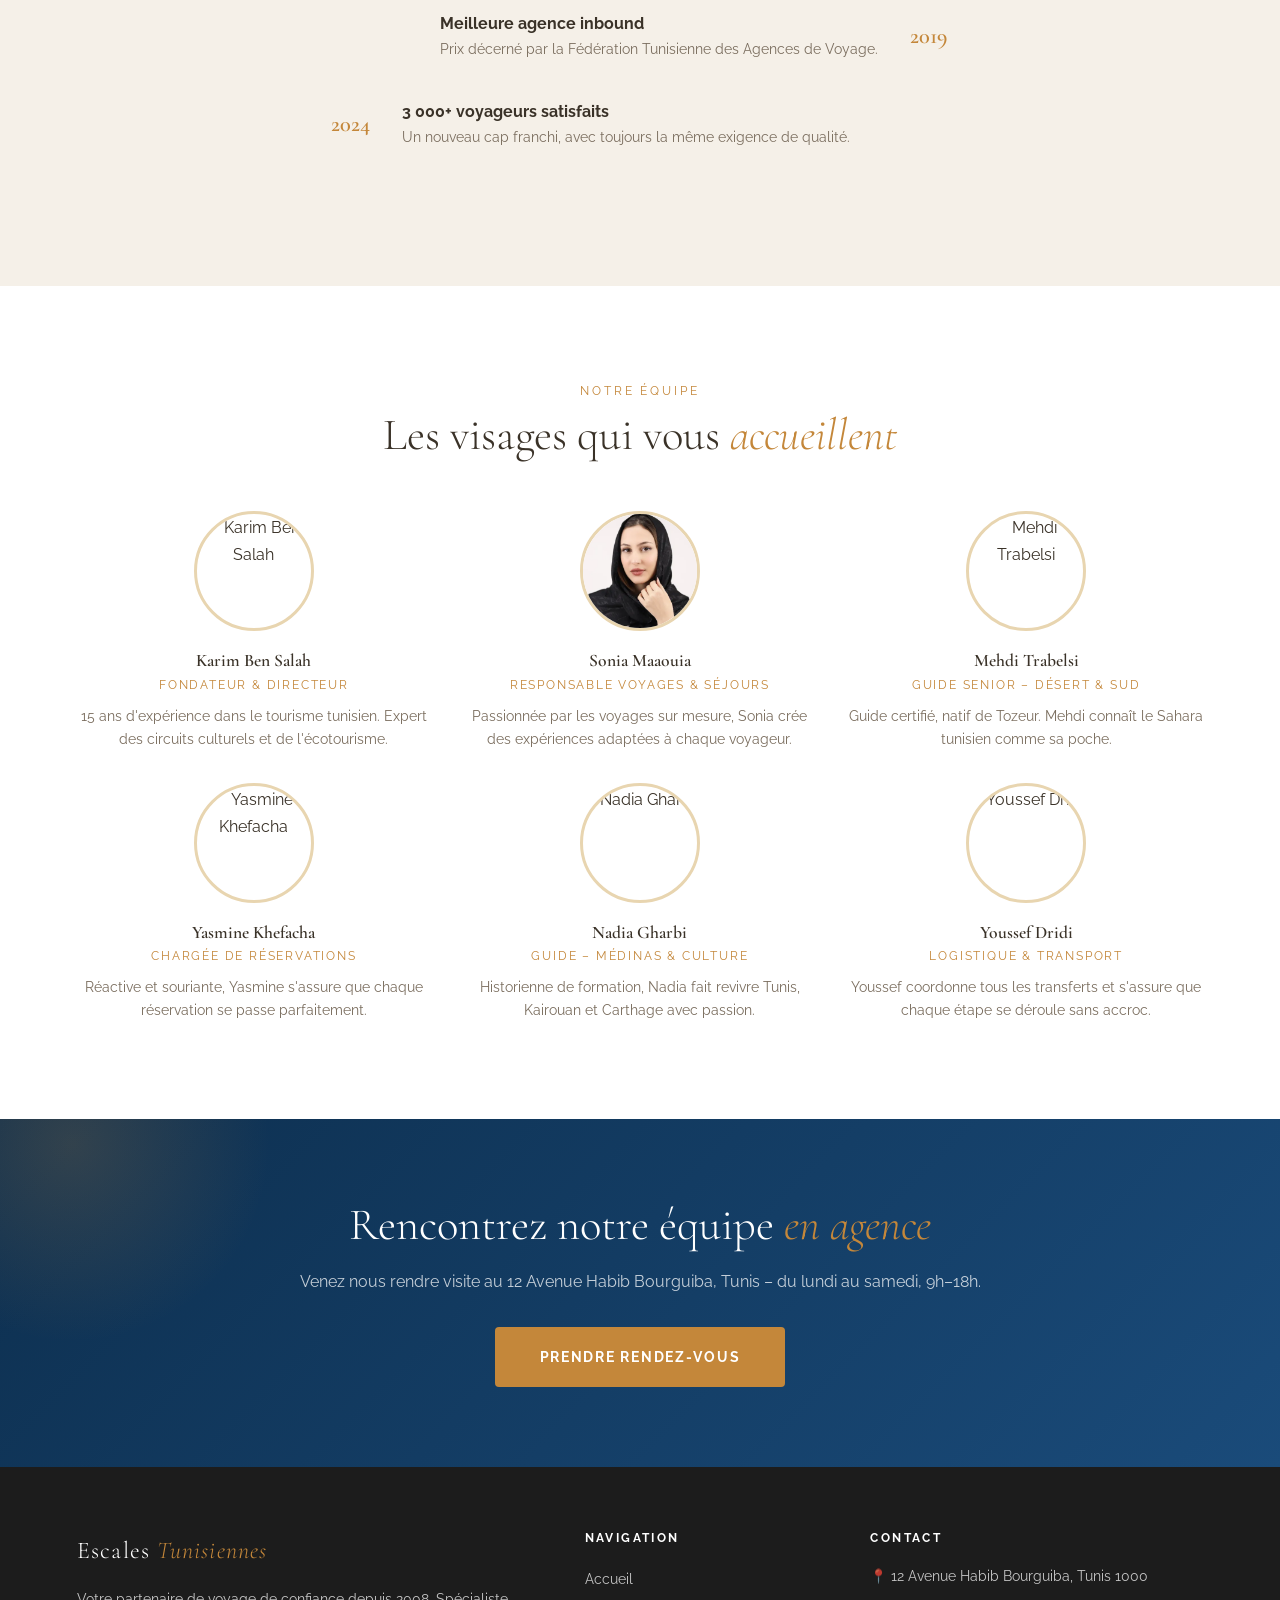
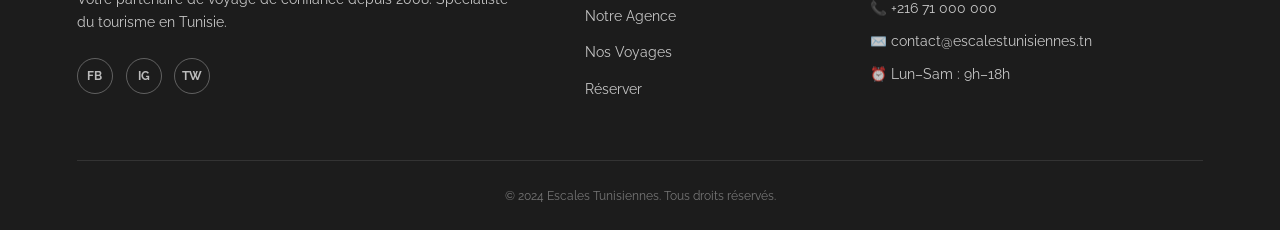
==== commit 77306244: "adding logo icon" ====
--- a/about.html
+++ b/about.html
@@ -5,6 +5,7 @@
   <meta name="viewport" content="width=device-width, initial-scale=1.0"/>
   <title>Notre Agence – Escales Tunisiennes</title>
   <link rel="stylesheet" href="style.css" />
+  <link rel="icon" href="src/logo.jpg" type="image/jpg">
   <link href="https://fonts.googleapis.com/css2?family=Cormorant+Garamond:ital,wght@0,300;0,400;0,600;1,300;1,400&family=Raleway:wght@300;400;500;700&display=swap" rel="stylesheet"/>
 </head>
 <body>
@@ -57,7 +58,6 @@
     <div class="timeline-items">
       <div class="tl-item">
         <div class="tl-year">2008</div>
-        <div class="tl-dot"></div>
         <div class="tl-text">
           <h4>Fondation à Tunis</h4>
           <p>Création de l'agence par Karim Ben Salah et son équipe de 3 passionnés.</p>
@@ -65,7 +65,6 @@
       </div>
       <div class="tl-item">
         <div class="tl-year">2011</div>
-        <div class="tl-dot"></div>
         <div class="tl-text">
           <h4>500 voyageurs accueillis</h4>
           <p>Première grande étape : cap franchi malgré le contexte difficile.</p>
@@ -73,7 +72,6 @@
       </div>
       <div class="tl-item">
         <div class="tl-year">2015</div>
-        <div class="tl-dot"></div>
         <div class="tl-text">
           <h4>Certification qualité tourisme</h4>
           <p>Obtention du label officiel de l'ONTT. Ouverture d'un bureau à Sfax.</p>
@@ -81,7 +79,6 @@
       </div>
       <div class="tl-item">
         <div class="tl-year">2019</div>
-        <div class="tl-dot"></div>
         <div class="tl-text">
           <h4>Meilleure agence inbound</h4>
           <p>Prix décerné par la Fédération Tunisienne des Agences de Voyage.</p>
@@ -89,7 +86,6 @@
       </div>
       <div class="tl-item">
         <div class="tl-year">2024</div>
-        <div class="tl-dot"></div>
         <div class="tl-text">
           <h4>3 000+ voyageurs satisfaits</h4>
           <p>Un nouveau cap franchi, avec toujours la même exigence de qualité.</p>
--- a/style.css
+++ b/style.css
@@ -513,14 +513,7 @@
 .timeline { padding: 6rem 6%; background: var(--cream); }
 .timeline-title { text-align: center; margin-bottom: 4rem; }
 .timeline-items { position: relative; max-width: 700px; margin: 0 auto; }
-.timeline-items::before {
-  content: '';
-  position: absolute;
-  top: 0; bottom: 0;
-  left: 50%;
-  width: 1px;
-  background: var(--sand);
-}
+
 .tl-item {
   display: flex;
   gap: 2rem;
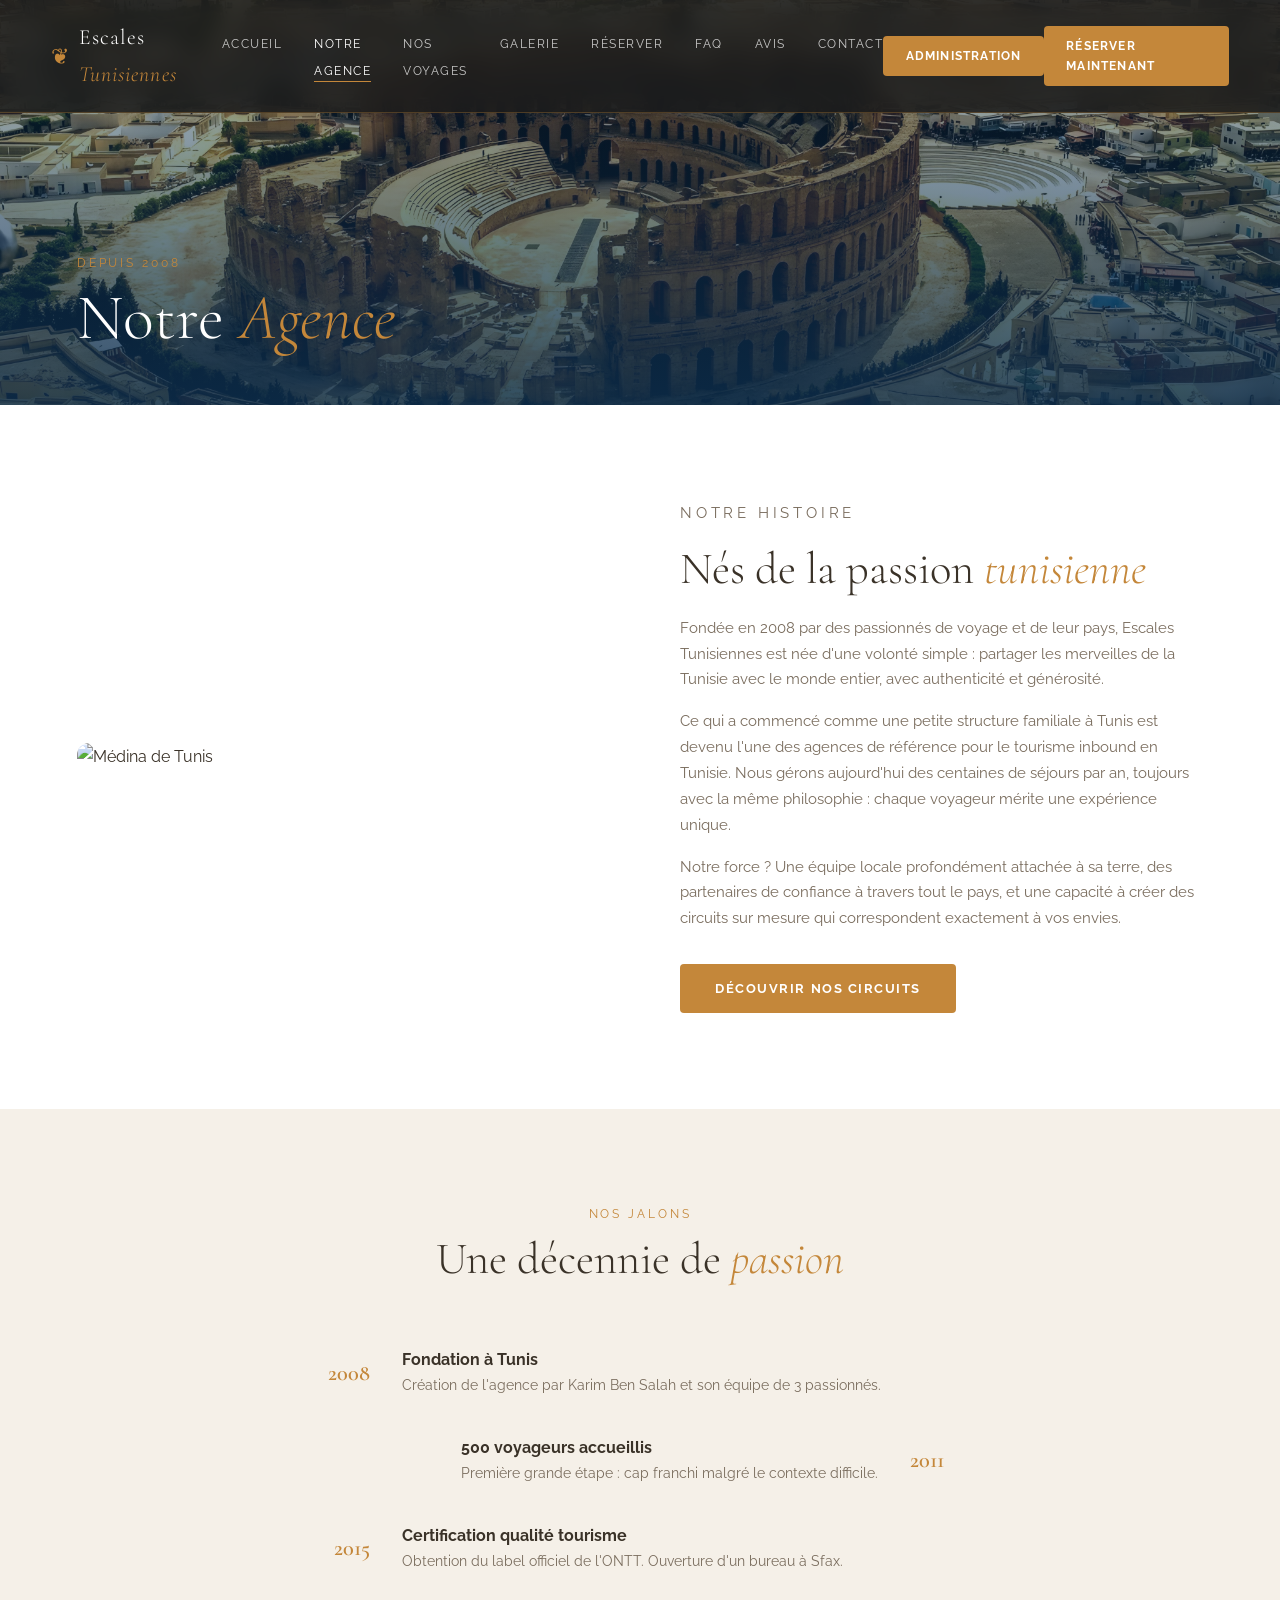
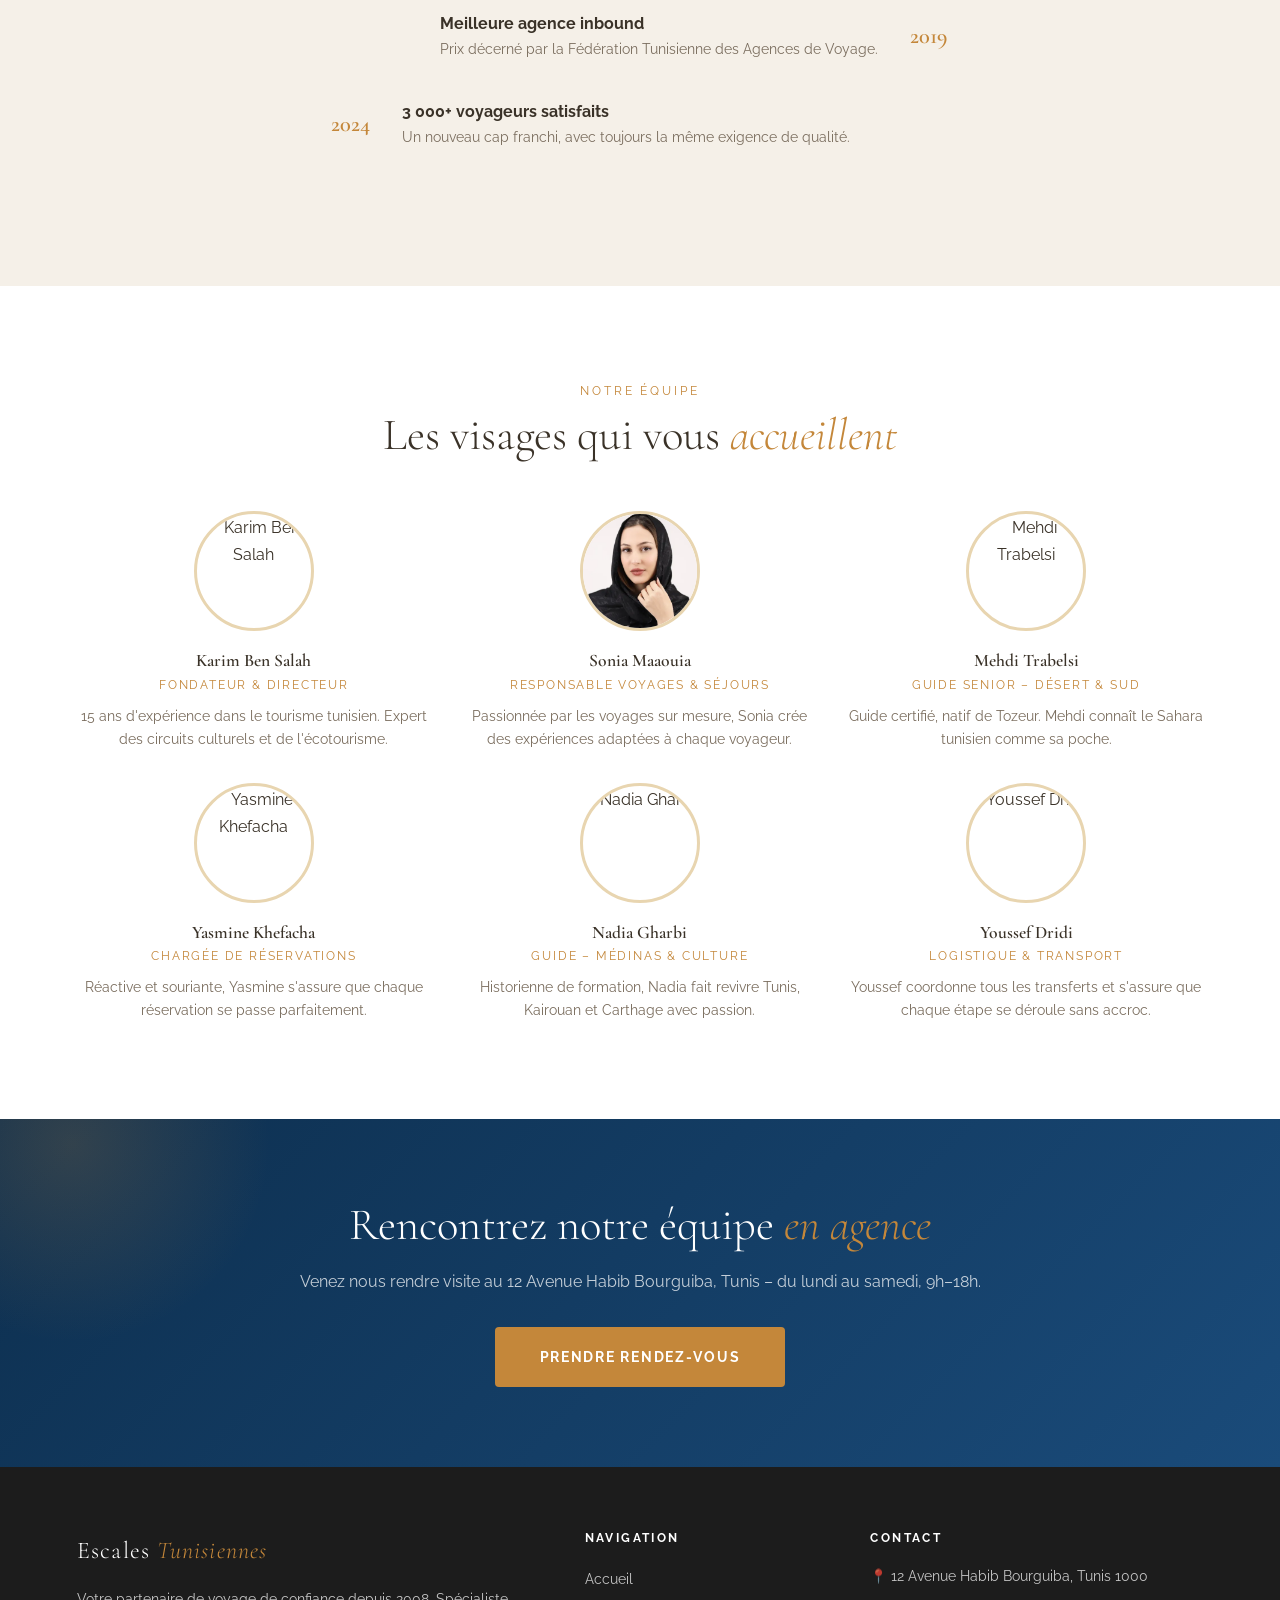
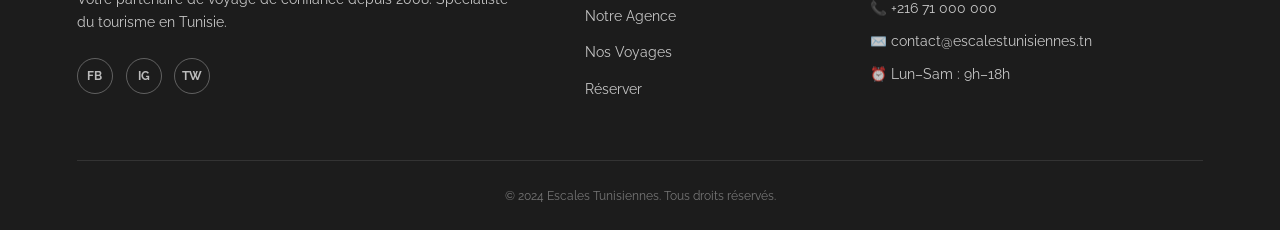
==== commit 3a26350f: "adding administration redirection + deleting fixing files" ====
--- a/about.html
+++ b/about.html
@@ -25,6 +25,7 @@
       <li><a href="testimonials.html" >Avis</a></li>
       <li><a href="contact.html" >Contact</a></li>
     </ul>
+    <a href="admin/login.php" class="nav-cta">Administration</a>
     <a href="order.html" class="nav-cta">Réserver maintenant</a>
   </nav>
 
